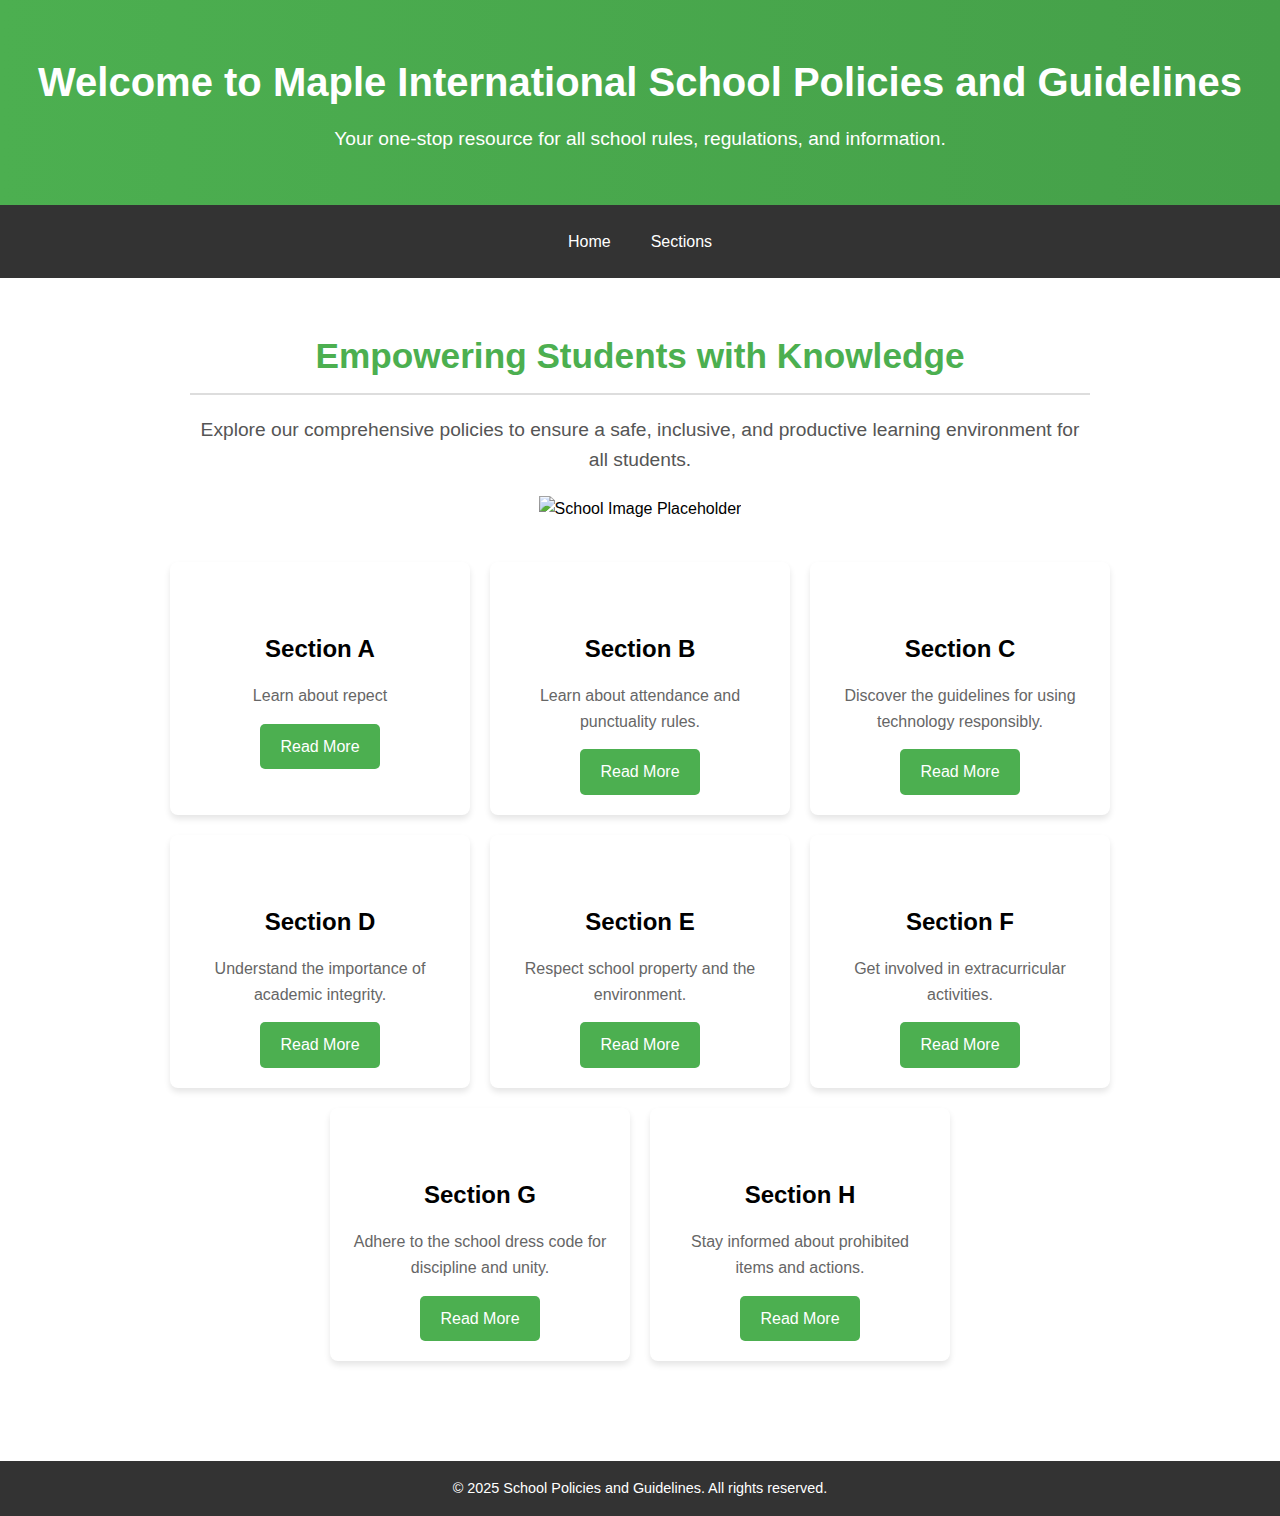
==== index.html @ 7fe0b791 "Main Update" ====
<!DOCTYPE html>
<html lang="en">
  <head>
    <meta charset="UTF-8" />
    <meta name="viewport" content="width=device-width, initial-scale=1.0" />
    <link rel="stylesheet" href="style.css" />
    <link
      rel="stylesheet"
      href="https://fonts.googleapis.com/css2?family=Material+Symbols+Outlined:opsz,wght,FILL,GRAD@20..48,100..700,0..1,-50..200&icon_names=home"
    />
    <title>School Policies and Guidelines</title>
  </head>
  <body>
    <script src="header.js"></script>
    <!-- Main Section -->
    <main>
      <div class="hero">
        <h2>Empowering Students with Knowledge</h2>
        <p>
          Explore our comprehensive policies to ensure a safe, inclusive, and
          productive learning environment for all students.
        </p>
        <img
          src="https://via.placeholder.com/600x300"
          alt="School Image Placeholder"
        />
      </div>

      <!-- Section Cards -->
      <div class="sections">
        <div class="section-card">
          <h3>Section A</h3>
          <p>Learn about repect</p>
          <a href="section-a.html">Read More</a>
        </div>
        <div class="section-card">
          <h3>Section B</h3>
          <p>Learn about attendance and punctuality rules.</p>
          <a href="section-b.html">Read More</a>
        </div>
        <div class="section-card">
          <h3>Section C</h3>
          <p>Discover the guidelines for using technology responsibly.</p>
          <a href="section-c.html">Read More</a>
        </div>
        <div class="section-card">
          <h3>Section D</h3>
          <p>Understand the importance of academic integrity.</p>
          <a href="section-d.html">Read More</a>
        </div>
        <div class="section-card">
          <h3>Section E</h3>
          <p>Respect school property and the environment.</p>
          <a href="section-e.html">Read More</a>
        </div>
        <div class="section-card">
          <h3>Section F</h3>
          <p>Get involved in extracurricular activities.</p>
          <a href="section-f.html">Read More</a>
        </div>
        <div class="section-card">
          <h3>Section G</h3>
          <p>Adhere to the school dress code for discipline and unity.</p>
          <a href="section-g.html">Read More</a>
        </div>
        <div class="section-card">
          <h3>Section H</h3>
          <p>Stay informed about prohibited items and actions.</p>
          <a href="section-h.html">Read More</a>
        </div>
      </div>
    </div>
    </main>

    <!-- Footer Section -->
    <script src="footer.js"></script>
  </body>
</html>
---- style.css ----
/* Reset and Body Styles */
* {
  margin: 0;
  padding: 0;
  box-sizing: border-box;
}
body {
    font-family: Inter, sans-serif;
    margin: 0;
    padding: 0;
    line-height: 1.6;
  }
/* Header */
header {
  background: linear-gradient(90deg, #4caf50, #45a049);
  color: white;
  text-align: center;
  padding: 50px 20px;
}

header h1 {
  font-size: 2.5em;
}

header p {
  font-size: 1.2em;
  margin-top: 10px;
}

/* Navigation Bar */
nav {
    background-color: #333;
    display: flex;
    justify-content: center;
    padding: 10px 0;
    z-index: 1000;
}

nav a {
    color: white;
    text-decoration: none;
    padding: 14px 20px;
    display: block;
    transition: background-color 0.3s;
}

nav a:hover {
    background-color: #575757;
}

/* Dropdown Styles */
.dropdown {
    position: relative;
    display: inline-block;
}

.dropdown-content {
    display:none;
    position: absolute;
    background-color: #333;
    min-width: 300px;
    box-shadow: 0px 8px 16px rgba(0, 0, 0, 0.2);
    z-index: 1;
}

.dropdown-content a {
    color: white;
    padding: 10px 15px;
    text-decoration: none;
    display: block;
    text-align: left;
}

.dropdown-content a:hover {
    background-color: #575757;
}

.dropdown:hover .dropdown-content {
    display: block;
}

.dropdown:hover > a {
    background-color: #575757;
}

a span {
    align-self: center;

}

/* Main Section */
main {
  text-align: center;
  padding: 50px 20px;
}

.hero {
  max-width: 900px;
  margin: 0 auto;
}

.hero h2 {
  font-size: 2.2em;
  margin-bottom: 20px;
}

.hero p {
  font-size: 1.2em;
  color: #555;
}

.hero img {
  width: 100%;
  max-width: 600px;
  margin-top: 20px;
}

/* Section Cards */
.sections {
  display: flex;
  flex-wrap: wrap;
  justify-content: center;
  gap: 20px;
  margin-top: 40px;
}

.section-card {
  background: white;
  box-shadow: 0 4px 6px rgba(0, 0, 0, 0.1);
  border-radius: 8px;
  text-align: center;
  width: 300px;
  padding: 20px;
  transition: transform 0.3s ease, box-shadow 0.3s ease;
}

.section-card:hover {
  transform: translateY(-5px);
  box-shadow: 0 6px 8px rgba(0, 0, 0, 0.2);
}

.section-card h3 {
  font-size: 1.5em;
  margin-bottom: 15px;
}

.section-card p {
  font-size: 1em;
  color: #666;
}

.section-card a {
  display: inline-block;
  margin-top: 15px;
  padding: 10px 20px;
  color: white;
  background: #4caf50;
  border-radius: 5px;
  text-decoration: none;
  transition: background 0.3s ease;
}

.section-card a:hover {
  background: #45a049;
}

/* Footer */
footer {
  background: #333;
  color: white;
  text-align: center;
  padding: 15px 0;
  margin-top: 50px;
}

footer p {
  font-size: 0.9em;
}

      
.content {
  margin: 2rem auto;
  padding: 1rem;
  max-width: 800px;
}
section {
  margin-bottom: 2rem;
  gap: 1rem;
}
h2 {
  color: #4caf50;
  border-bottom: 2px solid #ddd;
  padding-bottom: 0.5rem;
}
h3 {
  font-size: 1.25rem;
  margin-top: 3rem;
}
h4 {
  font-size: 1.15rem;
  margin-left: 1.5rem;
  margin-top: 1.2rem;
}
ul {
  margin: 0;
  padding-left: 4.5rem;
  margin-top:0.5rem;
}
footer {
  background-color: #333;
  color: white;
  text-align: center;
  padding: 1rem 0;
  position: relative;
  bottom: 0;
  width: 100%;
}
#section-a {
  background-color: #fffef5;
  border-radius: 12px;
  padding: 1rem;
}


table {
  width: 100%;
  border-collapse: collapse;
  margin: 20px 0;
}

table ul {
  padding-left: 1rem;
}

th,
td {
  border: 1px solid #000;
  text-align: left;
  padding: 10px;
}

th {
  background-color: #f2f2f2;
  font-weight: bold;
}

.tier {
  font-weight: bold;
  text-align: center;
  background-color: rgb(219, 231, 253);
  writing-mode: vertical-rl;
  text-orientation: mixed;
}

.category {
  font-weight: bold;
}

.navigation-buttons {
    display: flex;
    justify-content: space-between;
    margin-top: 30px;
}

.nav-button {
    padding: 10px 20px;
    font-size: 16px;
    font-weight: bold;
    color: white;
    background-color: #4CAF50;
    border: none;
    border-radius: 5px;
    text-decoration: none;
    text-align: center;
    transition: background-color 0.3s;
}

.nav-button:hover {
    background-color: #45a049;
}

.nav-button.disabled {
    background-color: #ccc;
    cursor: not-allowed;
}

.nav-button.disabled:hover {
    background-color: #ccc;
}

.warning-heading {
    font-weight: bold;
    color: #d9534f; /* Warning red color */
    position: relative; /* Needed for the ::before pseudo-element */
}

.warning-heading::before {
    content: "\26A0"; /* Unicode for the warning icon ⚠ */
    font-size: 1.5em;
    color: #d9534f; /* Same red color as the heading */
    margin-right: 10px;
    position: absolute;
    left: -50px;
    top: -5px; /* Adjust this for alignment */
}
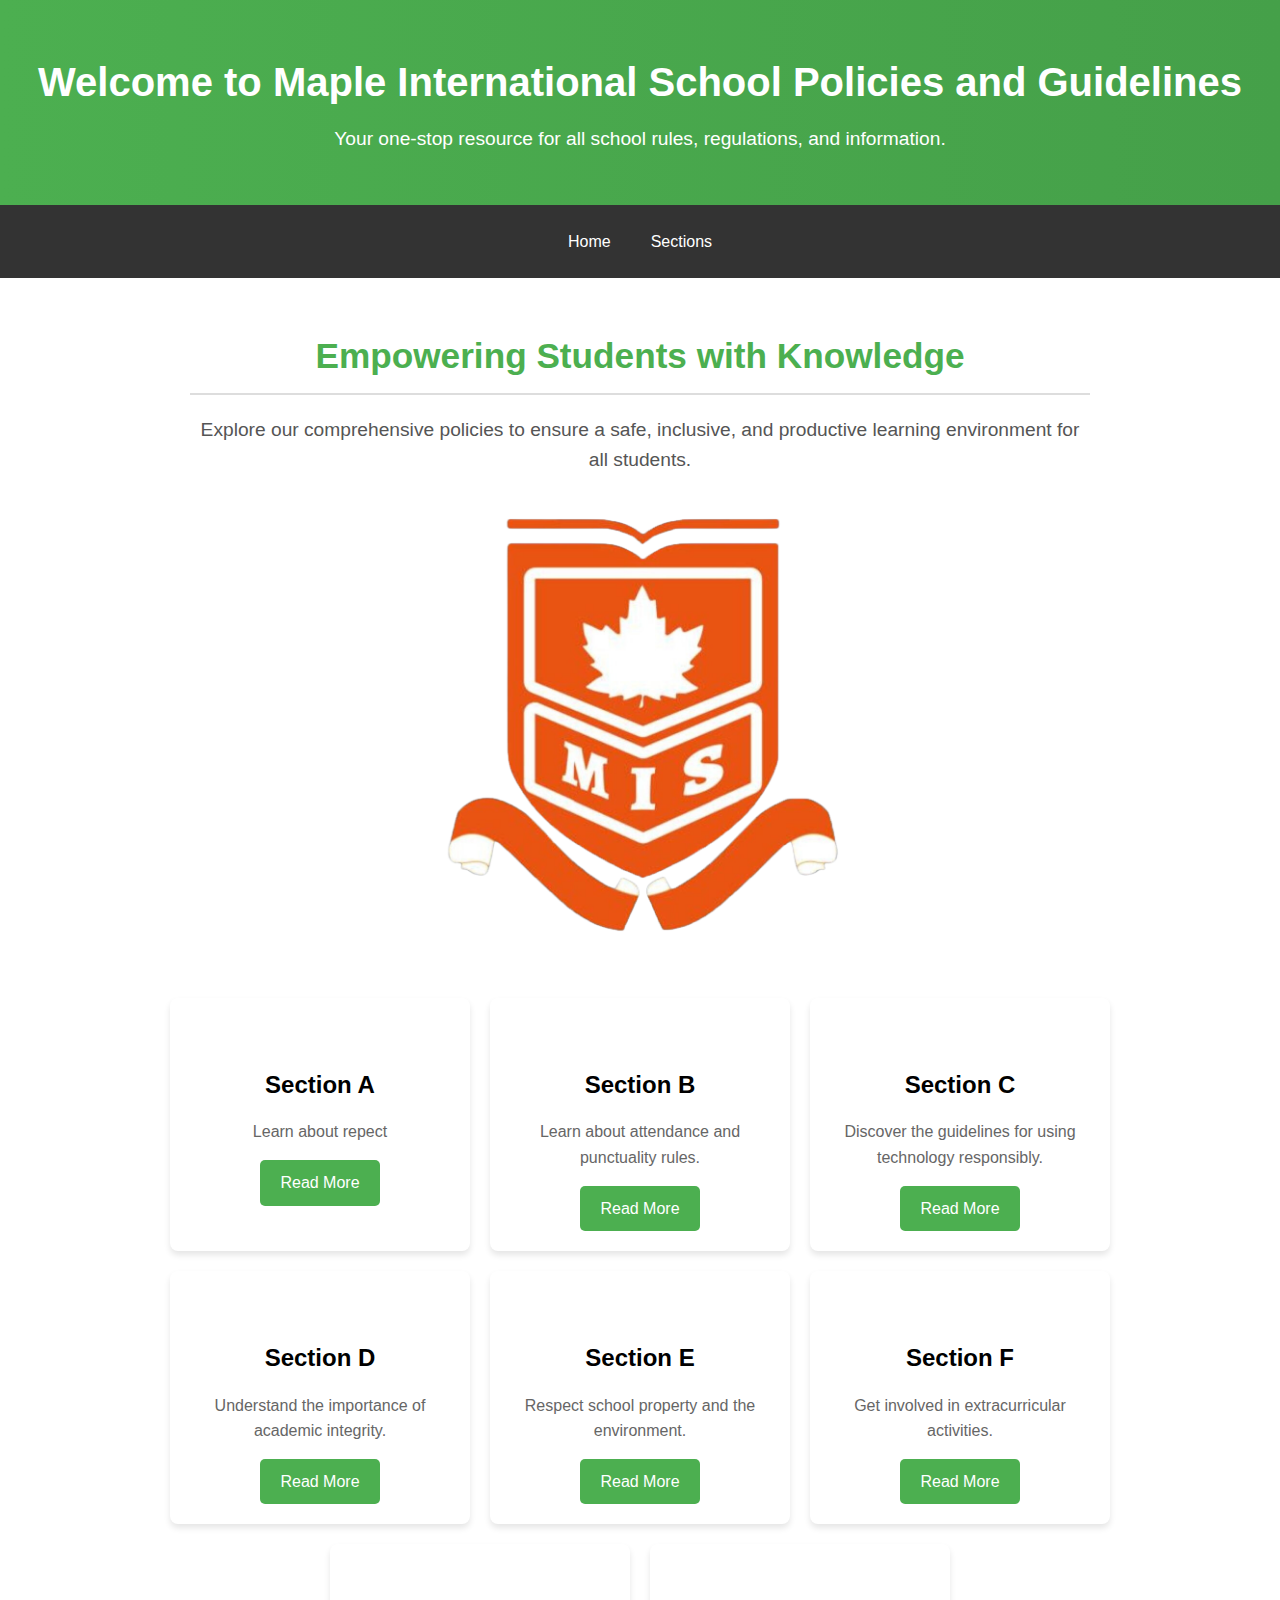
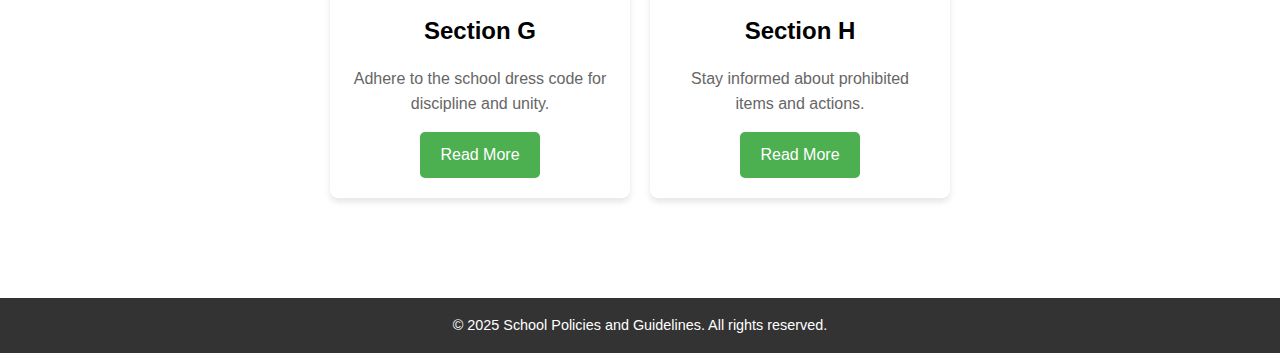
==== commit 96259513: "Update School Logo" ====
--- a/index.html
+++ b/index.html
@@ -21,8 +21,9 @@
           productive learning environment for all students.
         </p>
         <img
-          src="https://via.placeholder.com/600x300"
-          alt="School Image Placeholder"
+          src="School Logo.png"
+          alt="school-logo"
+          style="width: 50%;"
         />
       </div>
 
